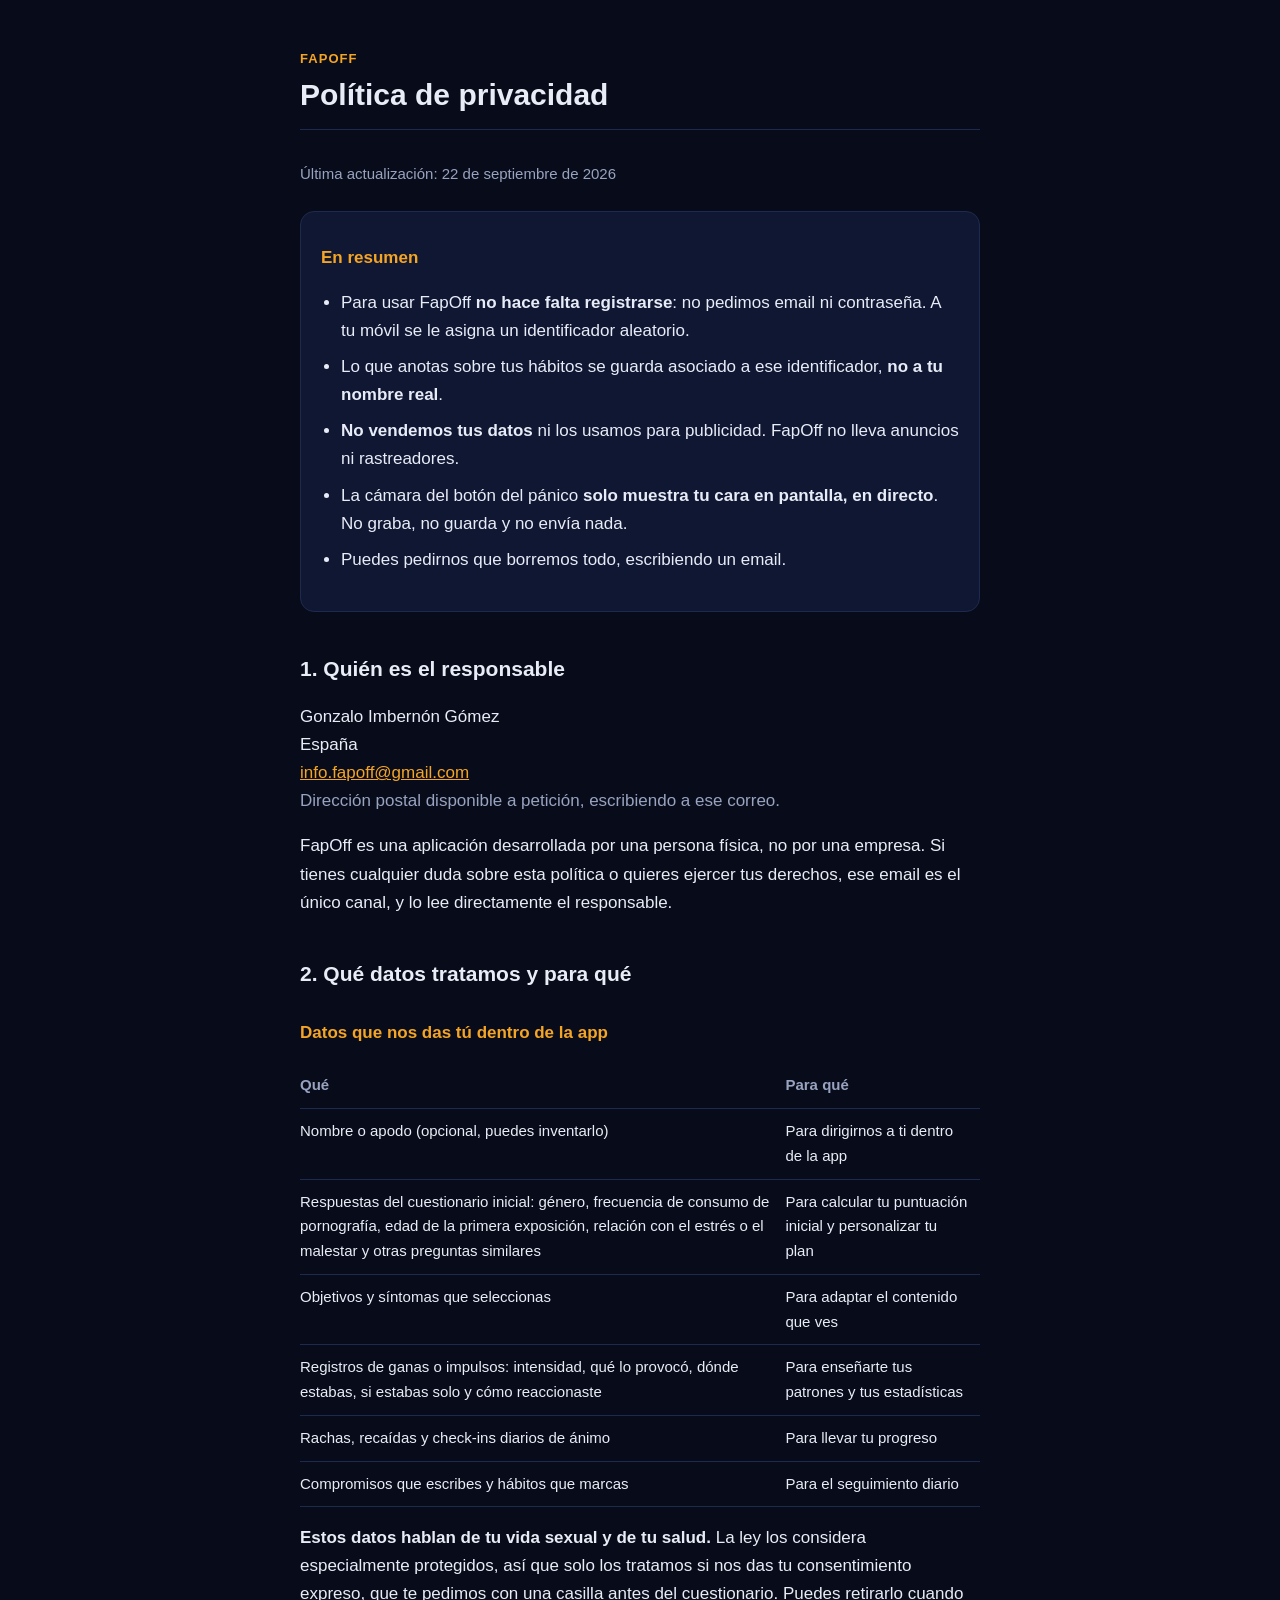
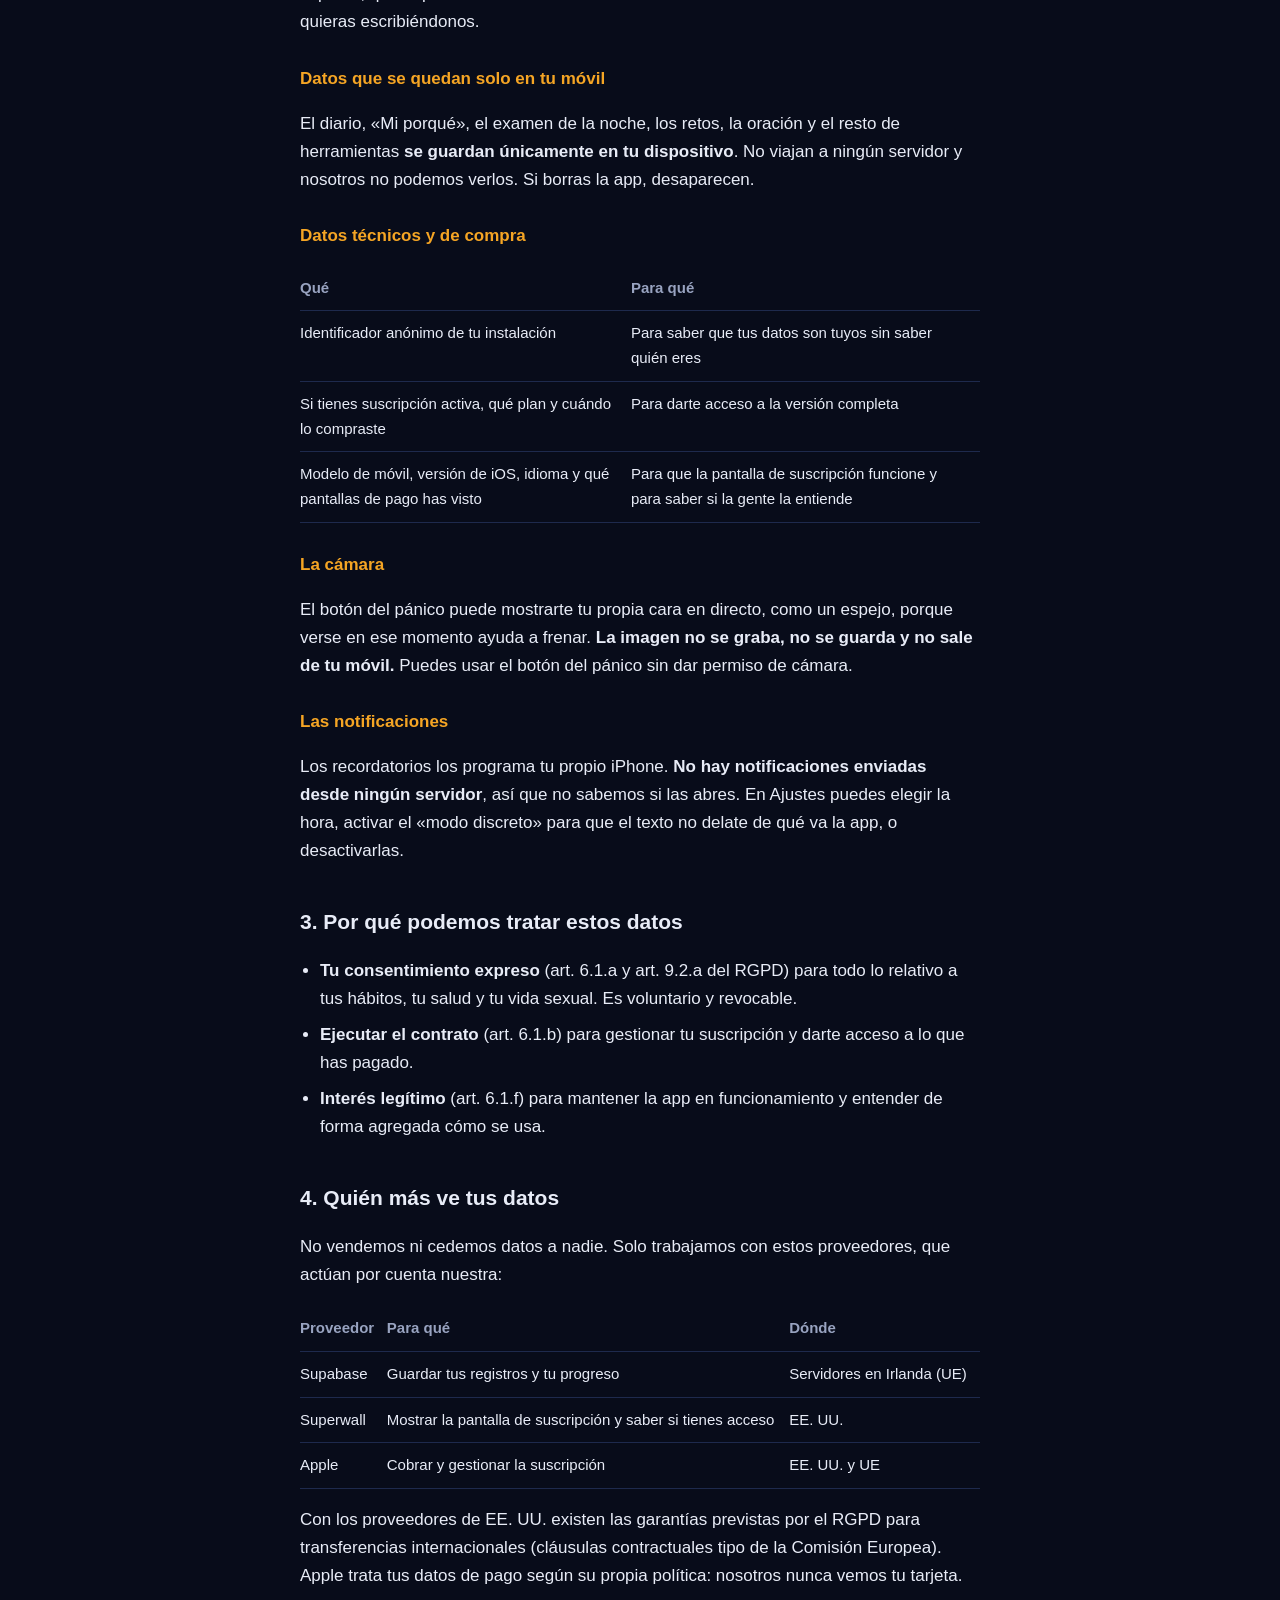
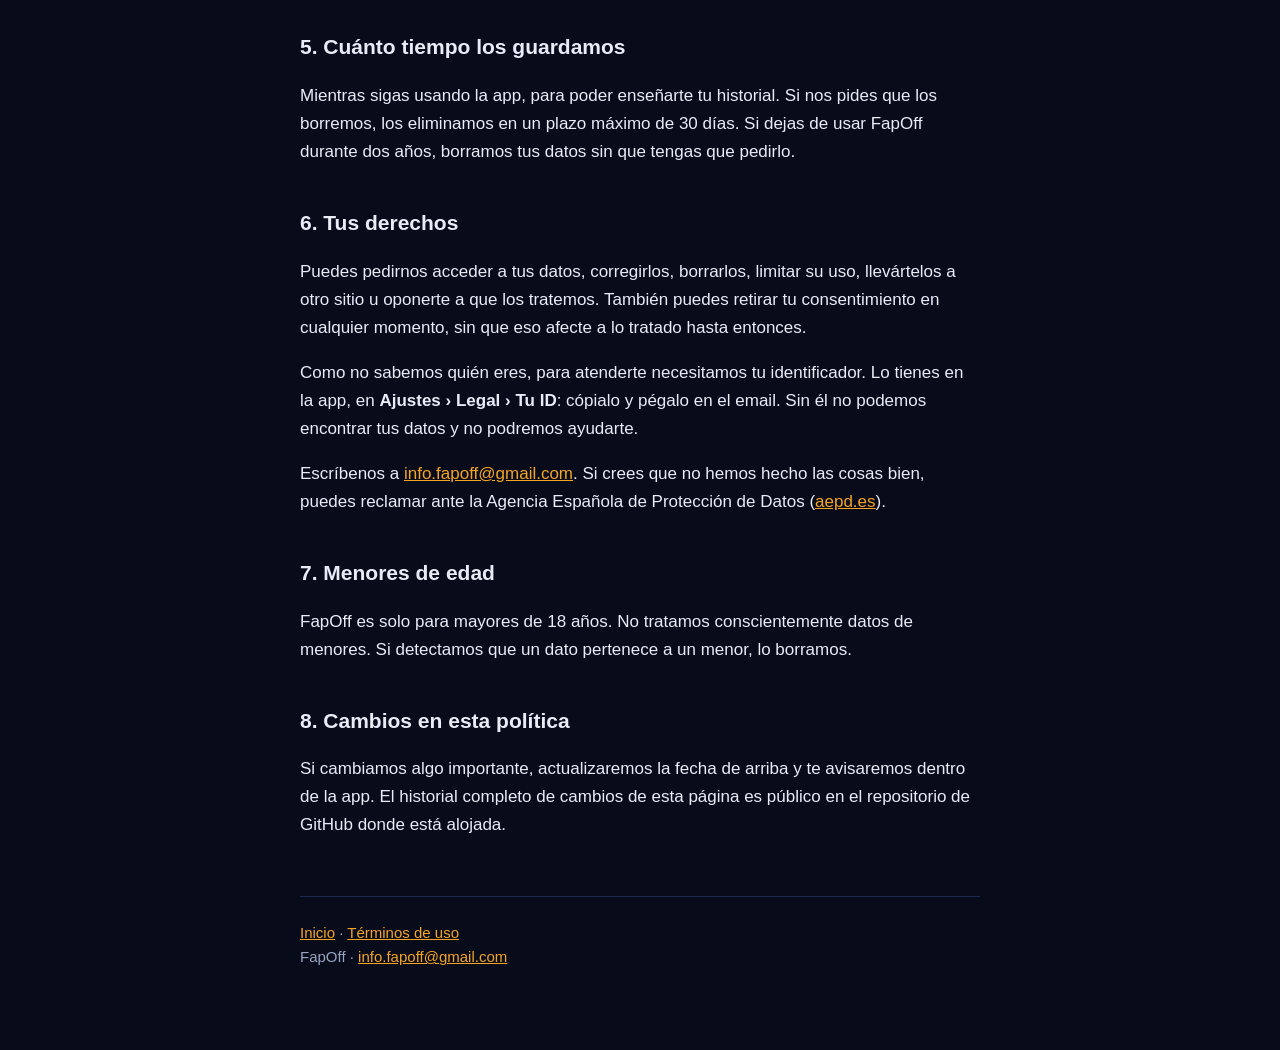
==== privacidad/index.html @ 7d0ae231 "Política de privacidad y términos de uso de FapOff" ====
<!DOCTYPE html>
<html lang="es">
<head>
<meta charset="utf-8">
<meta name="viewport" content="width=device-width, initial-scale=1">
<title>Política de privacidad · FapOff</title>
<link rel="stylesheet" href="../style.css">
</head>
<body>
<main>

<header>
  <p class="brand">FapOff</p>
  <h1>Política de privacidad</h1>
</header>

<p class="updated">Última actualización: 22 de septiembre de 2026</p>

<div class="card">
<h3>En resumen</h3>
<ul>
  <li>Para usar FapOff <strong>no hace falta registrarse</strong>: no pedimos email ni contraseña. A tu móvil se le asigna un identificador aleatorio.</li>
  <li>Lo que anotas sobre tus hábitos se guarda asociado a ese identificador, <strong>no a tu nombre real</strong>.</li>
  <li><strong>No vendemos tus datos</strong> ni los usamos para publicidad. FapOff no lleva anuncios ni rastreadores.</li>
  <li>La cámara del botón del pánico <strong>solo muestra tu cara en pantalla, en directo</strong>. No graba, no guarda y no envía nada.</li>
  <li>Puedes pedirnos que borremos todo, escribiendo un email.</li>
</ul>
</div>

<h2>1. Quién es el responsable</h2>
<p>
  Gonzalo Imbernón Gómez<br>
  España<br>
  <a href="mailto:info.fapoff@gmail.com">info.fapoff@gmail.com</a><br>
  <span style="color:var(--muted)">Dirección postal disponible a petición, escribiendo a ese correo.</span>
</p>
<p>
  FapOff es una aplicación desarrollada por una persona física, no por una empresa. Si tienes cualquier
  duda sobre esta política o quieres ejercer tus derechos, ese email es el único canal, y lo lee
  directamente el responsable.
</p>

<h2>2. Qué datos tratamos y para qué</h2>

<h3>Datos que nos das tú dentro de la app</h3>
<table>
  <tr><th>Qué</th><th>Para qué</th></tr>
  <tr><td>Nombre o apodo (opcional, puedes inventarlo)</td><td>Para dirigirnos a ti dentro de la app</td></tr>
  <tr><td>Respuestas del cuestionario inicial: género, frecuencia de consumo de pornografía, edad de la primera exposición, relación con el estrés o el malestar y otras preguntas similares</td><td>Para calcular tu puntuación inicial y personalizar tu plan</td></tr>
  <tr><td>Objetivos y síntomas que seleccionas</td><td>Para adaptar el contenido que ves</td></tr>
  <tr><td>Registros de ganas o impulsos: intensidad, qué lo provocó, dónde estabas, si estabas solo y cómo reaccionaste</td><td>Para enseñarte tus patrones y tus estadísticas</td></tr>
  <tr><td>Rachas, recaídas y check-ins diarios de ánimo</td><td>Para llevar tu progreso</td></tr>
  <tr><td>Compromisos que escribes y hábitos que marcas</td><td>Para el seguimiento diario</td></tr>
</table>

<p>
  <strong>Estos datos hablan de tu vida sexual y de tu salud.</strong> La ley los considera especialmente
  protegidos, así que solo los tratamos si nos das tu consentimiento expreso, que te pedimos con una
  casilla antes del cuestionario. Puedes retirarlo cuando quieras escribiéndonos.
</p>

<h3>Datos que se quedan solo en tu móvil</h3>
<p>
  El diario, «Mi porqué», el examen de la noche, los retos, la oración y el resto de herramientas
  <strong>se guardan únicamente en tu dispositivo</strong>. No viajan a ningún servidor y nosotros no
  podemos verlos. Si borras la app, desaparecen.
</p>

<h3>Datos técnicos y de compra</h3>
<table>
  <tr><th>Qué</th><th>Para qué</th></tr>
  <tr><td>Identificador anónimo de tu instalación</td><td>Para saber que tus datos son tuyos sin saber quién eres</td></tr>
  <tr><td>Si tienes suscripción activa, qué plan y cuándo lo compraste</td><td>Para darte acceso a la versión completa</td></tr>
  <tr><td>Modelo de móvil, versión de iOS, idioma y qué pantallas de pago has visto</td><td>Para que la pantalla de suscripción funcione y para saber si la gente la entiende</td></tr>
</table>

<h3>La cámara</h3>
<p>
  El botón del pánico puede mostrarte tu propia cara en directo, como un espejo, porque verse en ese
  momento ayuda a frenar. <strong>La imagen no se graba, no se guarda y no sale de tu móvil.</strong>
  Puedes usar el botón del pánico sin dar permiso de cámara.
</p>

<h3>Las notificaciones</h3>
<p>
  Los recordatorios los programa tu propio iPhone. <strong>No hay notificaciones enviadas desde ningún
  servidor</strong>, así que no sabemos si las abres. En Ajustes puedes elegir la hora, activar el «modo
  discreto» para que el texto no delate de qué va la app, o desactivarlas.
</p>

<h2>3. Por qué podemos tratar estos datos</h2>
<ul>
  <li><strong>Tu consentimiento expreso</strong> (art. 6.1.a y art. 9.2.a del RGPD) para todo lo relativo a tus hábitos, tu salud y tu vida sexual. Es voluntario y revocable.</li>
  <li><strong>Ejecutar el contrato</strong> (art. 6.1.b) para gestionar tu suscripción y darte acceso a lo que has pagado.</li>
  <li><strong>Interés legítimo</strong> (art. 6.1.f) para mantener la app en funcionamiento y entender de forma agregada cómo se usa.</li>
</ul>

<h2>4. Quién más ve tus datos</h2>
<p>No vendemos ni cedemos datos a nadie. Solo trabajamos con estos proveedores, que actúan por cuenta nuestra:</p>
<table>
  <tr><th>Proveedor</th><th>Para qué</th><th>Dónde</th></tr>
  <tr><td>Supabase</td><td>Guardar tus registros y tu progreso</td><td>Servidores en Irlanda (UE)</td></tr>
  <tr><td>Superwall</td><td>Mostrar la pantalla de suscripción y saber si tienes acceso</td><td>EE. UU.</td></tr>
  <tr><td>Apple</td><td>Cobrar y gestionar la suscripción</td><td>EE. UU. y UE</td></tr>
</table>
<p>
  Con los proveedores de EE. UU. existen las garantías previstas por el RGPD para transferencias
  internacionales (cláusulas contractuales tipo de la Comisión Europea). Apple trata tus datos de pago
  según su propia política: nosotros nunca vemos tu tarjeta.
</p>

<h2>5. Cuánto tiempo los guardamos</h2>
<p>
  Mientras sigas usando la app, para poder enseñarte tu historial. Si nos pides que los borremos, los
  eliminamos en un plazo máximo de 30 días. Si dejas de usar FapOff durante dos años, borramos tus datos
  sin que tengas que pedirlo.
</p>

<h2>6. Tus derechos</h2>
<p>
  Puedes pedirnos acceder a tus datos, corregirlos, borrarlos, limitar su uso, llevártelos a otro sitio u
  oponerte a que los tratemos. También puedes retirar tu consentimiento en cualquier momento, sin que eso
  afecte a lo tratado hasta entonces.
</p>
<p>
  Como no sabemos quién eres, para atenderte necesitamos tu identificador. Lo tienes en la app, en
  <strong>Ajustes › Legal › Tu ID</strong>: cópialo y pégalo en el email. Sin él no podemos encontrar
  tus datos y no podremos ayudarte.
</p>
<p>
  Escríbenos a <a href="mailto:info.fapoff@gmail.com">info.fapoff@gmail.com</a>. Si crees que no hemos
  hecho las cosas bien, puedes reclamar ante la Agencia Española de Protección de Datos
  (<a href="https://www.aepd.es">aepd.es</a>).
</p>

<h2>7. Menores de edad</h2>
<p>
  FapOff es solo para mayores de 18 años. No tratamos conscientemente datos de menores. Si detectamos que
  un dato pertenece a un menor, lo borramos.
</p>

<h2>8. Cambios en esta política</h2>
<p>
  Si cambiamos algo importante, actualizaremos la fecha de arriba y te avisaremos dentro de la app. El
  historial completo de cambios de esta página es público en el repositorio de GitHub donde está alojada.
</p>

<footer>
  <a href="../">Inicio</a> · <a href="../terminos/">Términos de uso</a><br>
  FapOff · <a href="mailto:info.fapoff@gmail.com">info.fapoff@gmail.com</a>
</footer>

</main>
</body>
</html>
---- style.css ----
:root {
  --bg: #080c1a;
  --surface: #101733;
  --border: #1e2a4d;
  --text: #e8ecf7;
  --muted: #98a3c0;
  --amber: #f5a524;
}

* { box-sizing: border-box; }

body {
  margin: 0;
  padding: 0 16px 80px;
  background: var(--bg);
  color: var(--text);
  font-family: -apple-system, BlinkMacSystemFont, "Segoe UI", Roboto, sans-serif;
  font-size: 17px;
  line-height: 1.65;
  -webkit-text-size-adjust: 100%;
}

main { max-width: 680px; margin: 0 auto; }

header {
  padding: 48px 0 8px;
  border-bottom: 1px solid var(--border);
  margin-bottom: 32px;
}

.brand {
  color: var(--amber);
  font-weight: 700;
  letter-spacing: 0.08em;
  text-transform: uppercase;
  font-size: 13px;
  margin: 0 0 8px;
}

h1 { font-size: 30px; line-height: 1.2; margin: 0 0 8px; }
h2 { font-size: 21px; margin: 40px 0 12px; }
h3 { font-size: 17px; margin: 28px 0 8px; color: var(--amber); }

.updated { color: var(--muted); font-size: 15px; margin: 0 0 24px; }

a { color: var(--amber); }

.card {
  background: var(--surface);
  border: 1px solid var(--border);
  border-radius: 14px;
  padding: 4px 20px 20px;
  margin: 24px 0;
}

table {
  width: 100%;
  border-collapse: collapse;
  font-size: 15px;
  margin: 16px 0;
}

th, td {
  text-align: left;
  padding: 10px 12px 10px 0;
  border-bottom: 1px solid var(--border);
  vertical-align: top;
}

th { color: var(--muted); font-weight: 600; }

ul { padding-left: 20px; }
li { margin-bottom: 8px; }

footer {
  margin-top: 56px;
  padding-top: 24px;
  border-top: 1px solid var(--border);
  color: var(--muted);
  font-size: 15px;
}

@media (max-width: 480px) {
  body { font-size: 16px; }
  h1 { font-size: 26px; }
  table { font-size: 14px; }
}
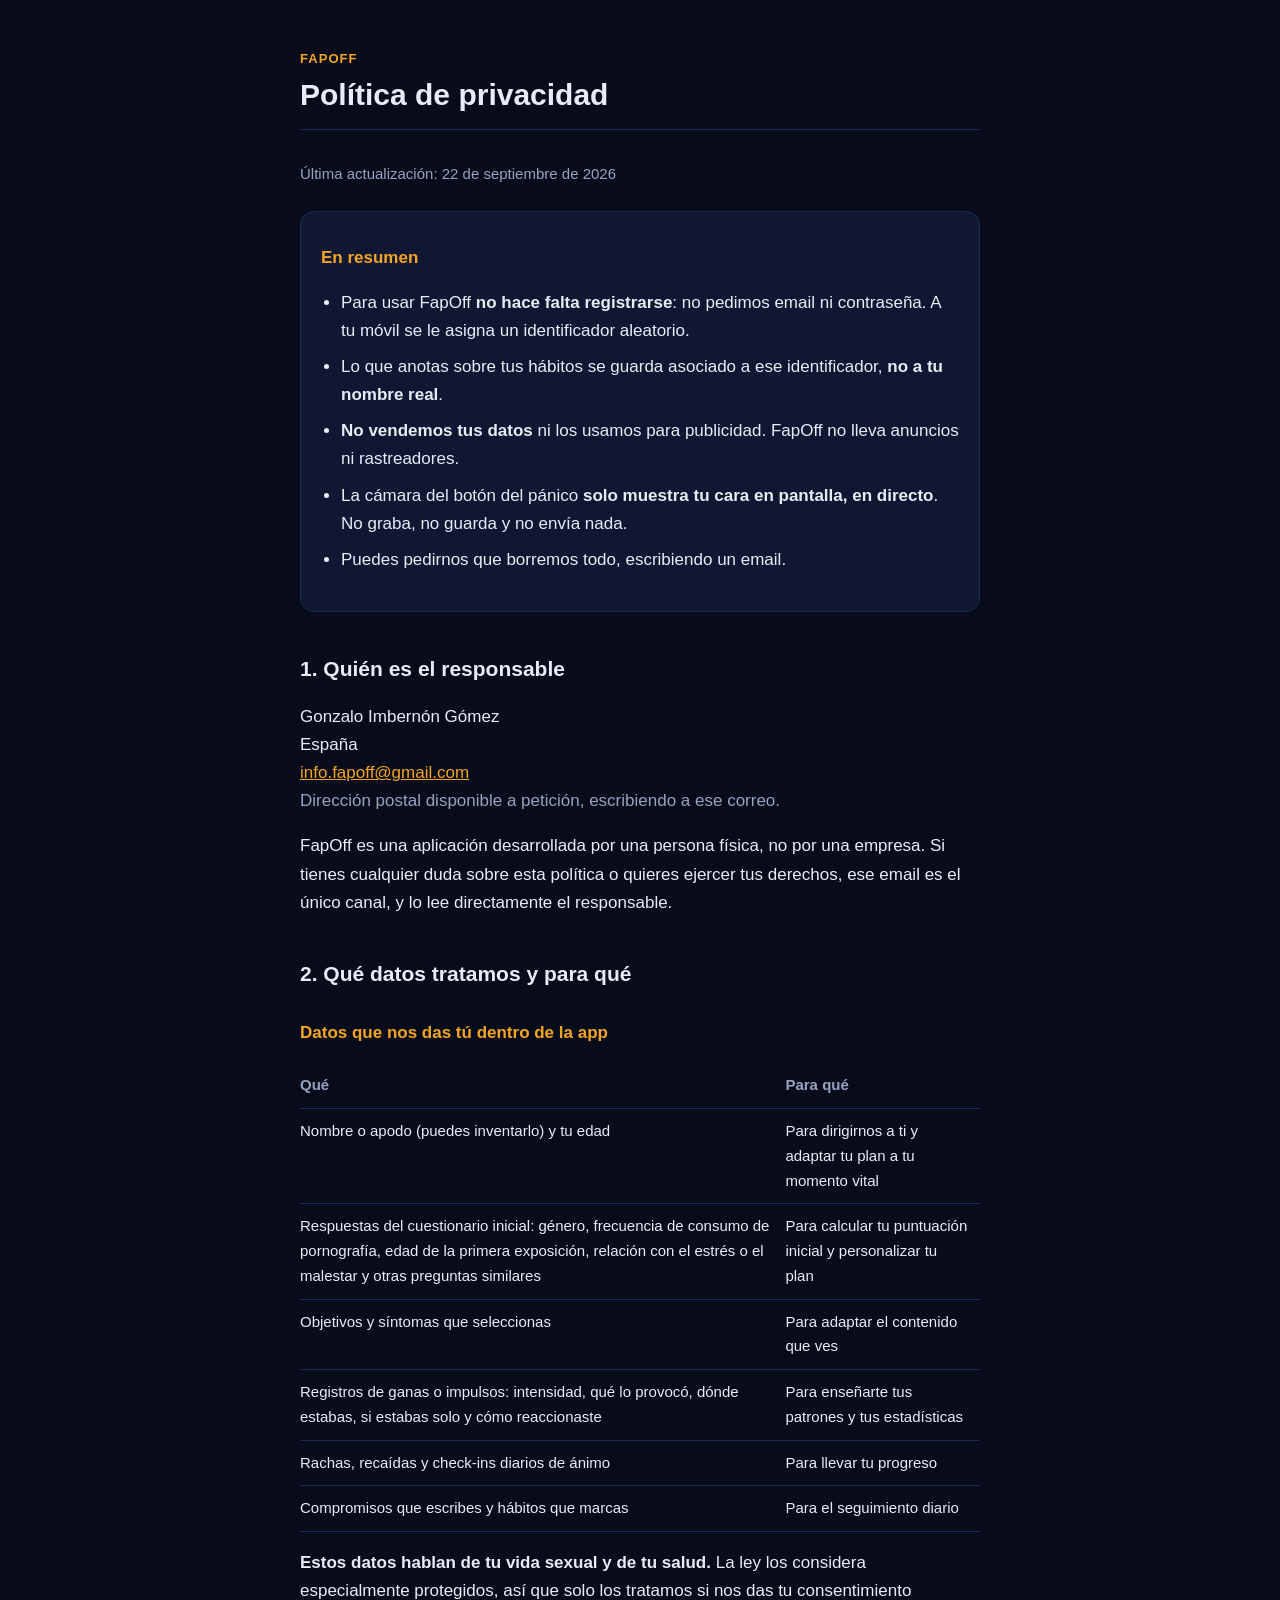
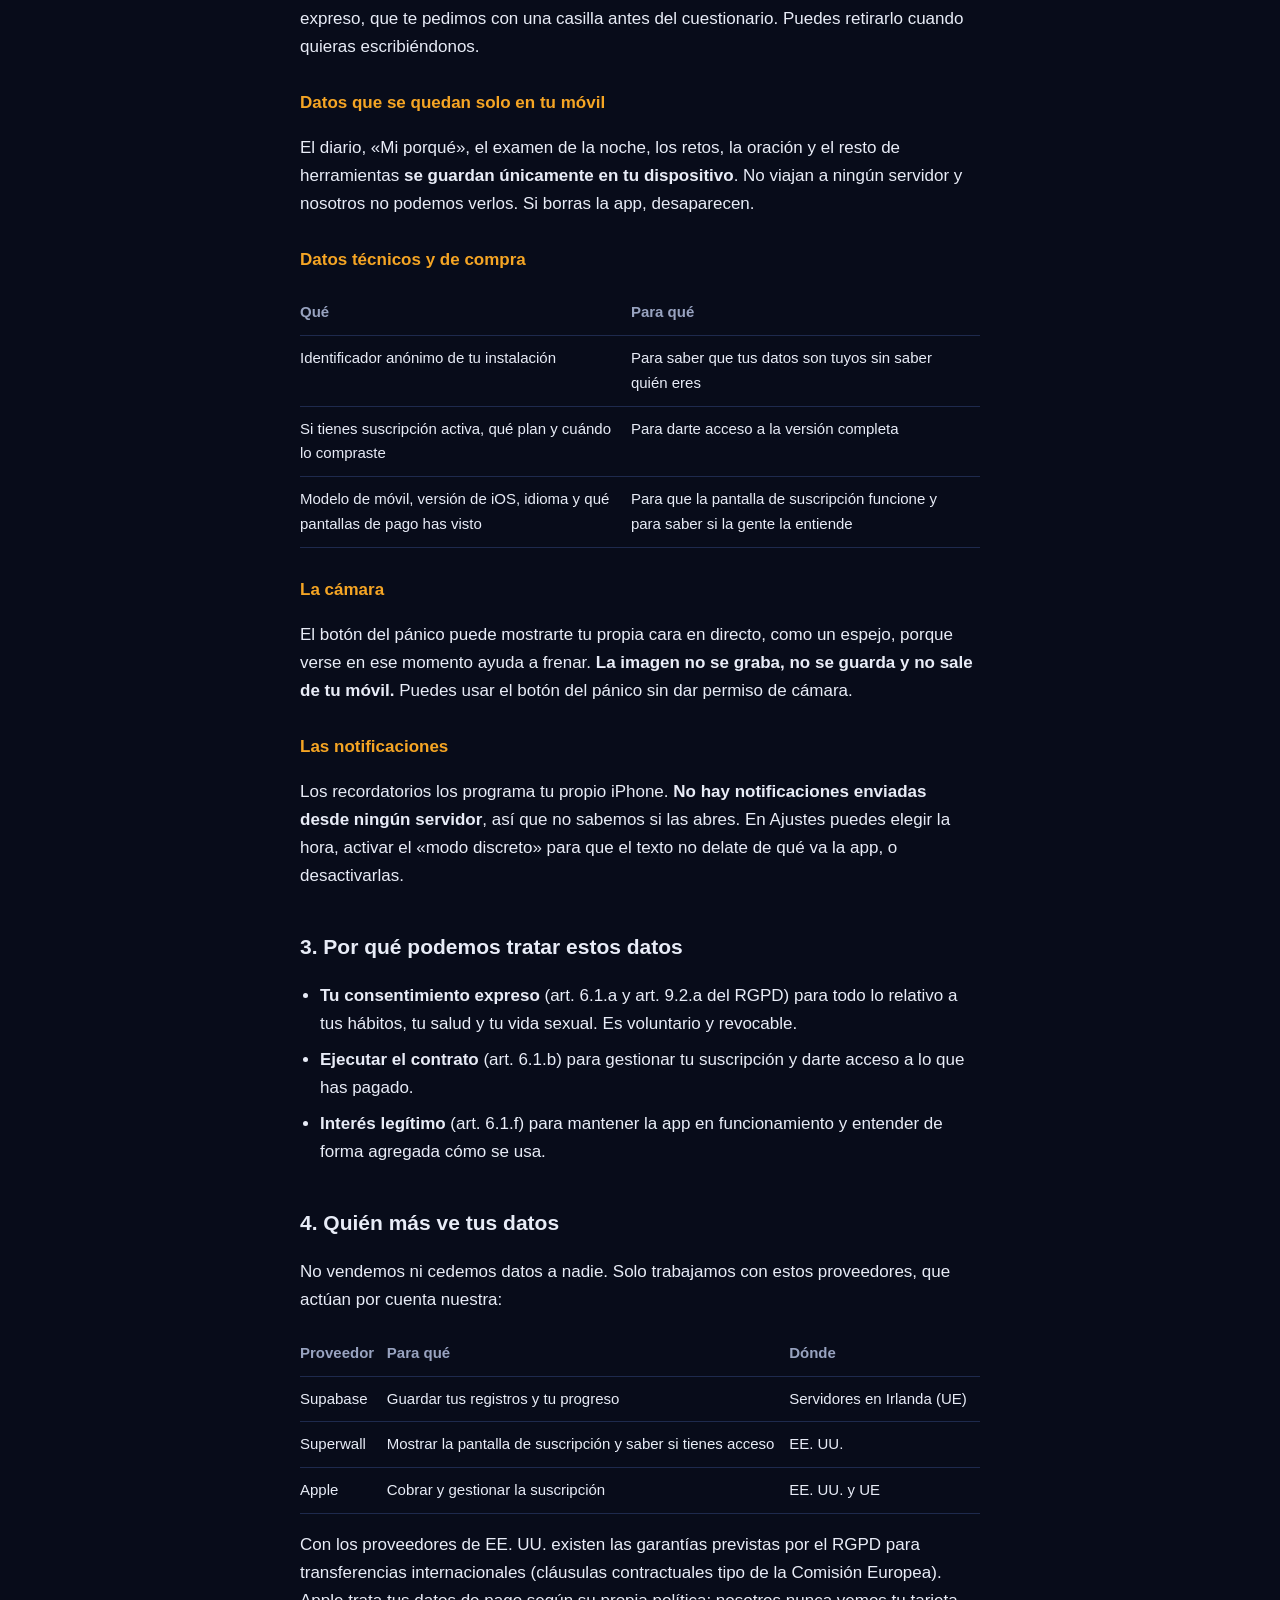
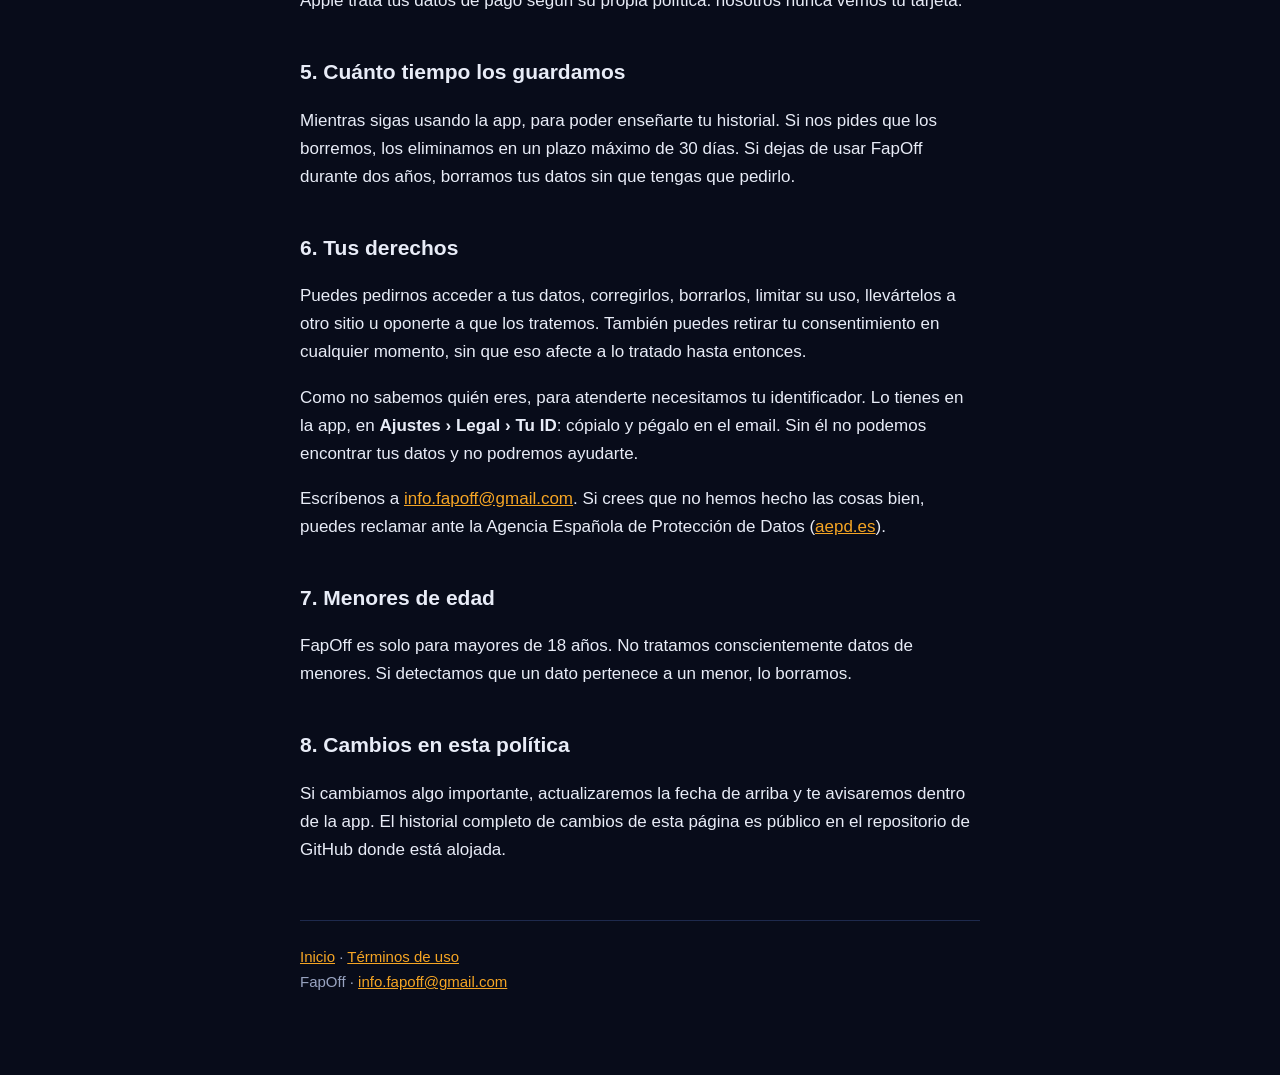
==== commit 51ba34ad: "Privacidad: mencionar la edad que se pide en el cuestionario" ====
--- a/privacidad/index.html
+++ b/privacidad/index.html
@@ -45,7 +45,7 @@
 <h3>Datos que nos das tú dentro de la app</h3>
 <table>
   <tr><th>Qué</th><th>Para qué</th></tr>
-  <tr><td>Nombre o apodo (opcional, puedes inventarlo)</td><td>Para dirigirnos a ti dentro de la app</td></tr>
+  <tr><td>Nombre o apodo (puedes inventarlo) y tu edad</td><td>Para dirigirnos a ti y adaptar tu plan a tu momento vital</td></tr>
   <tr><td>Respuestas del cuestionario inicial: género, frecuencia de consumo de pornografía, edad de la primera exposición, relación con el estrés o el malestar y otras preguntas similares</td><td>Para calcular tu puntuación inicial y personalizar tu plan</td></tr>
   <tr><td>Objetivos y síntomas que seleccionas</td><td>Para adaptar el contenido que ves</td></tr>
   <tr><td>Registros de ganas o impulsos: intensidad, qué lo provocó, dónde estabas, si estabas solo y cómo reaccionaste</td><td>Para enseñarte tus patrones y tus estadísticas</td></tr>
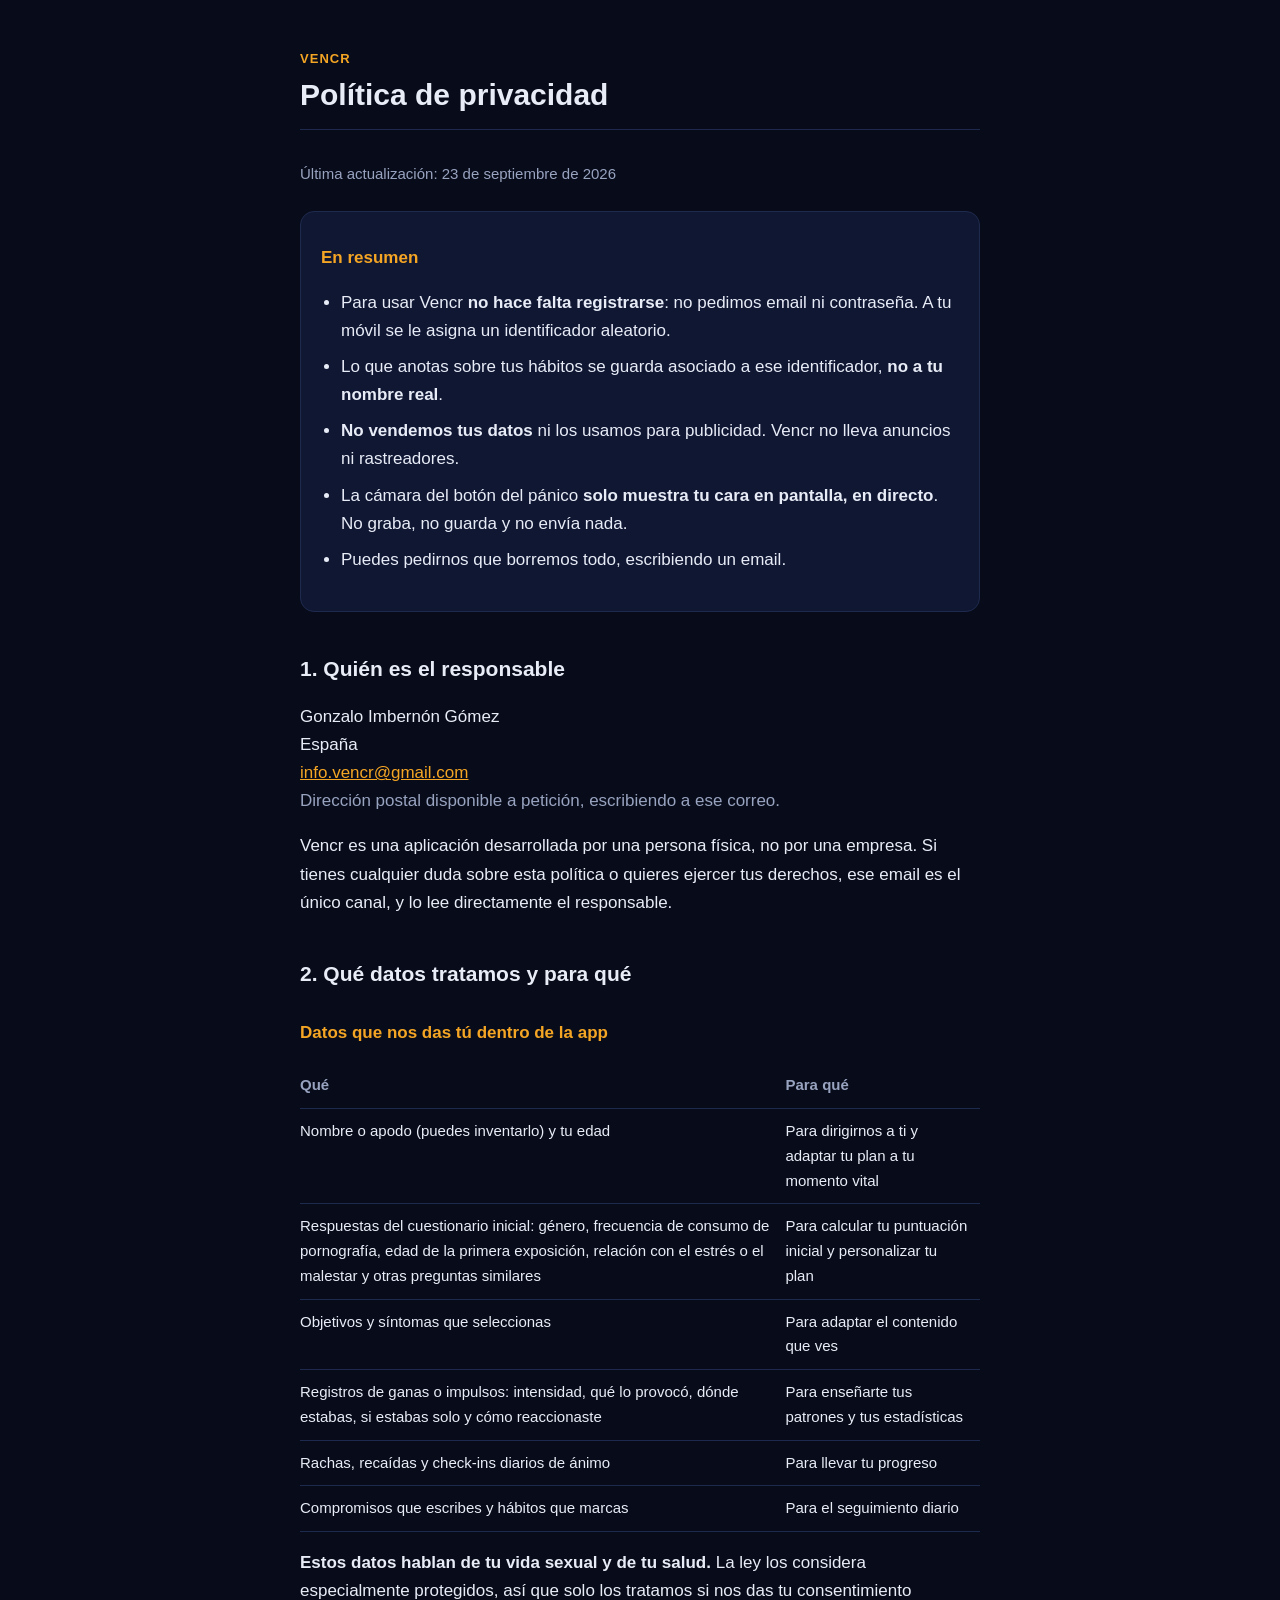
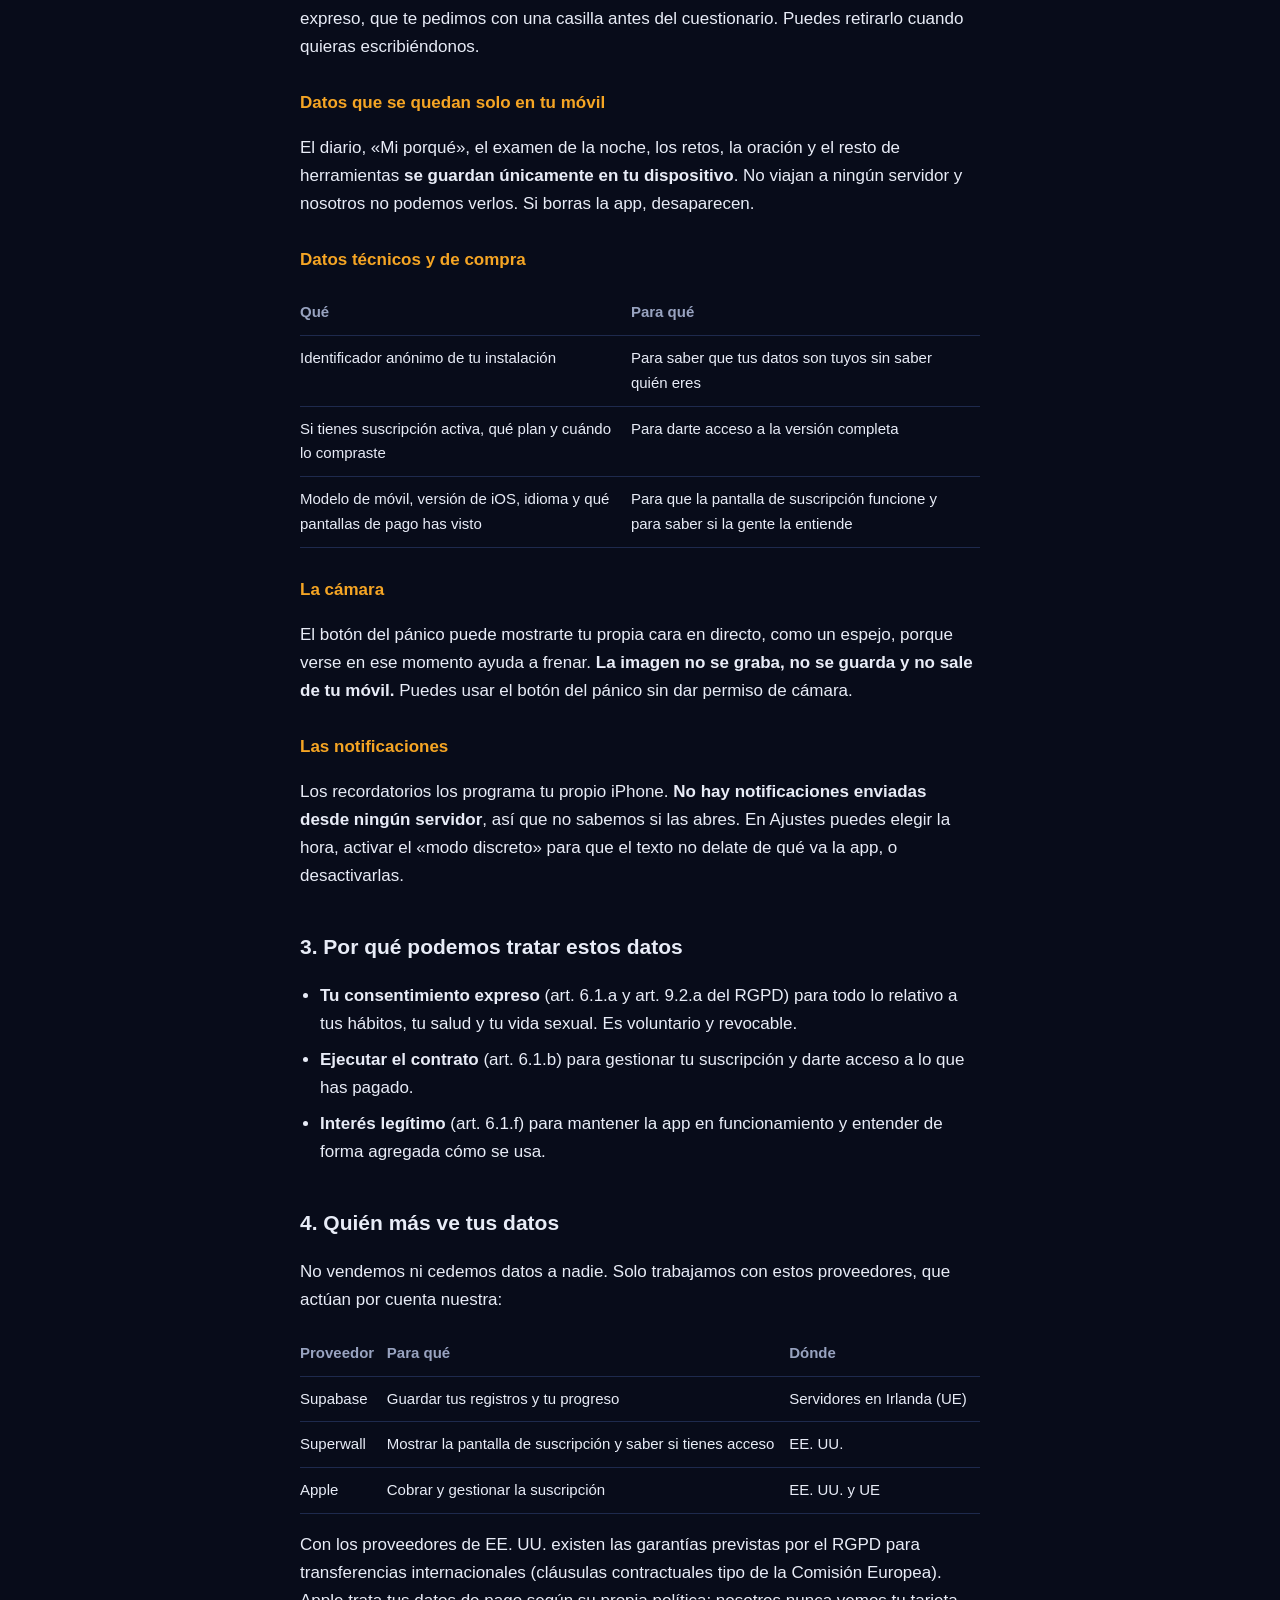
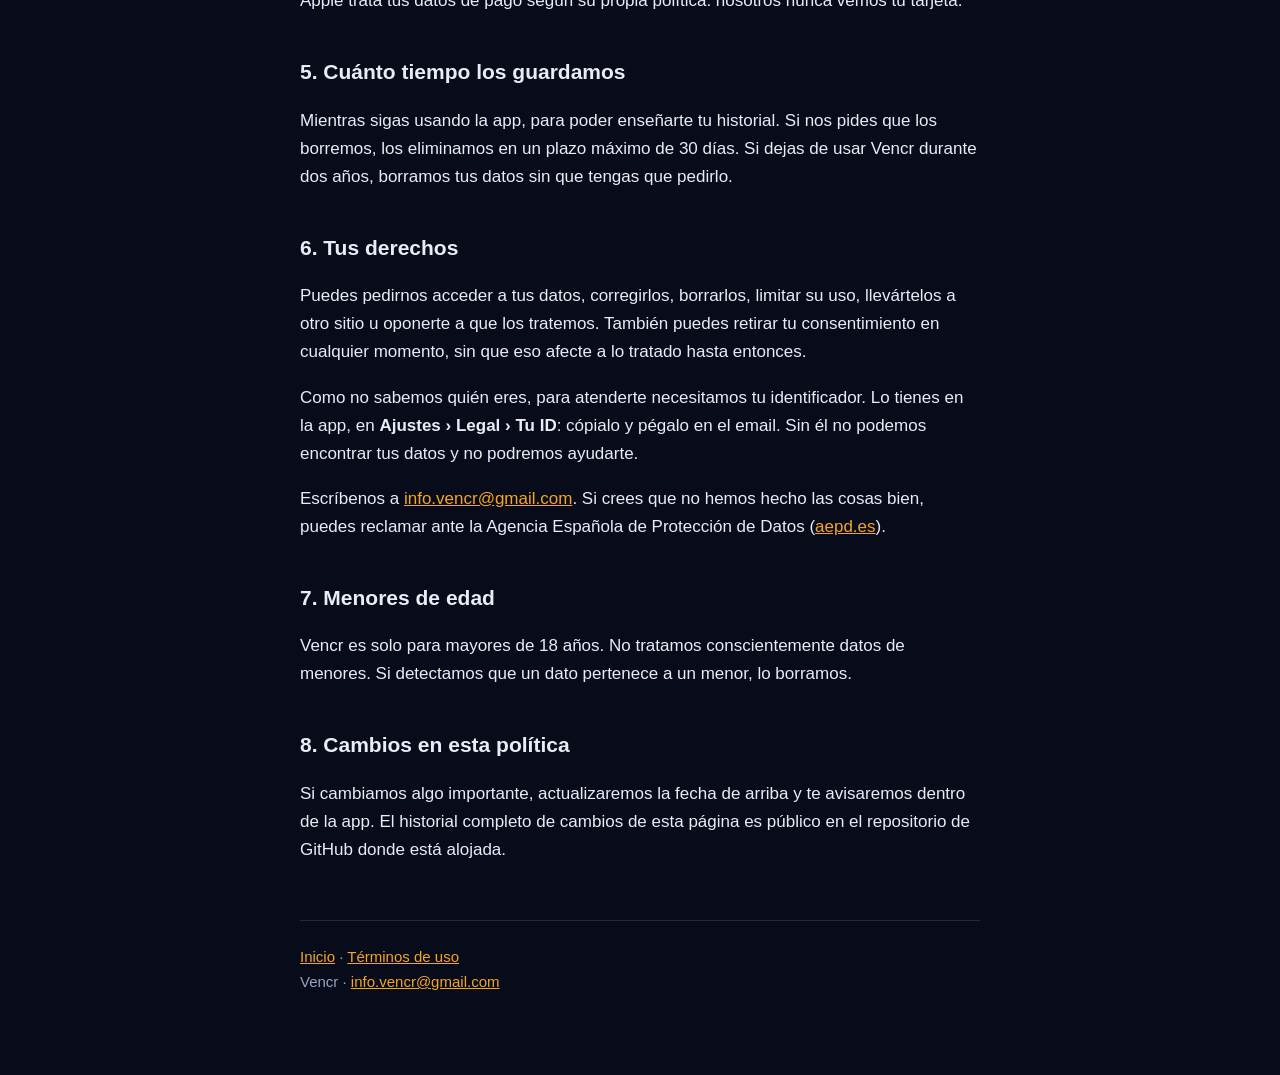
==== commit edd60a6f: "La app pasa a llamarse Vencr; nuevo correo de contacto info.vencr@gmail.com Co-Authored-By: Claude O" ====
--- a/privacidad/index.html
+++ b/privacidad/index.html
@@ -3,25 +3,25 @@
 <head>
 <meta charset="utf-8">
 <meta name="viewport" content="width=device-width, initial-scale=1">
-<title>Política de privacidad · FapOff</title>
+<title>Política de privacidad · Vencr</title>
 <link rel="stylesheet" href="../style.css">
 </head>
 <body>
 <main>
 
 <header>
-  <p class="brand">FapOff</p>
+  <p class="brand">Vencr</p>
   <h1>Política de privacidad</h1>
 </header>
 
-<p class="updated">Última actualización: 22 de septiembre de 2026</p>
+<p class="updated">Última actualización: 23 de septiembre de 2026</p>
 
 <div class="card">
 <h3>En resumen</h3>
 <ul>
-  <li>Para usar FapOff <strong>no hace falta registrarse</strong>: no pedimos email ni contraseña. A tu móvil se le asigna un identificador aleatorio.</li>
+  <li>Para usar Vencr <strong>no hace falta registrarse</strong>: no pedimos email ni contraseña. A tu móvil se le asigna un identificador aleatorio.</li>
   <li>Lo que anotas sobre tus hábitos se guarda asociado a ese identificador, <strong>no a tu nombre real</strong>.</li>
-  <li><strong>No vendemos tus datos</strong> ni los usamos para publicidad. FapOff no lleva anuncios ni rastreadores.</li>
+  <li><strong>No vendemos tus datos</strong> ni los usamos para publicidad. Vencr no lleva anuncios ni rastreadores.</li>
   <li>La cámara del botón del pánico <strong>solo muestra tu cara en pantalla, en directo</strong>. No graba, no guarda y no envía nada.</li>
   <li>Puedes pedirnos que borremos todo, escribiendo un email.</li>
 </ul>
@@ -31,11 +31,11 @@
 <p>
   Gonzalo Imbernón Gómez<br>
   España<br>
-  <a href="mailto:info.fapoff@gmail.com">info.fapoff@gmail.com</a><br>
+  <a href="mailto:info.vencr@gmail.com">info.vencr@gmail.com</a><br>
   <span style="color:var(--muted)">Dirección postal disponible a petición, escribiendo a ese correo.</span>
 </p>
 <p>
-  FapOff es una aplicación desarrollada por una persona física, no por una empresa. Si tienes cualquier
+  Vencr es una aplicación desarrollada por una persona física, no por una empresa. Si tienes cualquier
   duda sobre esta política o quieres ejercer tus derechos, ese email es el único canal, y lo lee
   directamente el responsable.
 </p>
@@ -112,7 +112,7 @@
 <h2>5. Cuánto tiempo los guardamos</h2>
 <p>
   Mientras sigas usando la app, para poder enseñarte tu historial. Si nos pides que los borremos, los
-  eliminamos en un plazo máximo de 30 días. Si dejas de usar FapOff durante dos años, borramos tus datos
+  eliminamos en un plazo máximo de 30 días. Si dejas de usar Vencr durante dos años, borramos tus datos
   sin que tengas que pedirlo.
 </p>
 
@@ -128,14 +128,14 @@
   tus datos y no podremos ayudarte.
 </p>
 <p>
-  Escríbenos a <a href="mailto:info.fapoff@gmail.com">info.fapoff@gmail.com</a>. Si crees que no hemos
+  Escríbenos a <a href="mailto:info.vencr@gmail.com">info.vencr@gmail.com</a>. Si crees que no hemos
   hecho las cosas bien, puedes reclamar ante la Agencia Española de Protección de Datos
   (<a href="https://www.aepd.es">aepd.es</a>).
 </p>
 
 <h2>7. Menores de edad</h2>
 <p>
-  FapOff es solo para mayores de 18 años. No tratamos conscientemente datos de menores. Si detectamos que
+  Vencr es solo para mayores de 18 años. No tratamos conscientemente datos de menores. Si detectamos que
   un dato pertenece a un menor, lo borramos.
 </p>
 
@@ -147,7 +147,7 @@
 
 <footer>
   <a href="../">Inicio</a> · <a href="../terminos/">Términos de uso</a><br>
-  FapOff · <a href="mailto:info.fapoff@gmail.com">info.fapoff@gmail.com</a>
+  Vencr · <a href="mailto:info.vencr@gmail.com">info.vencr@gmail.com</a>
 </footer>
 
 </main>
